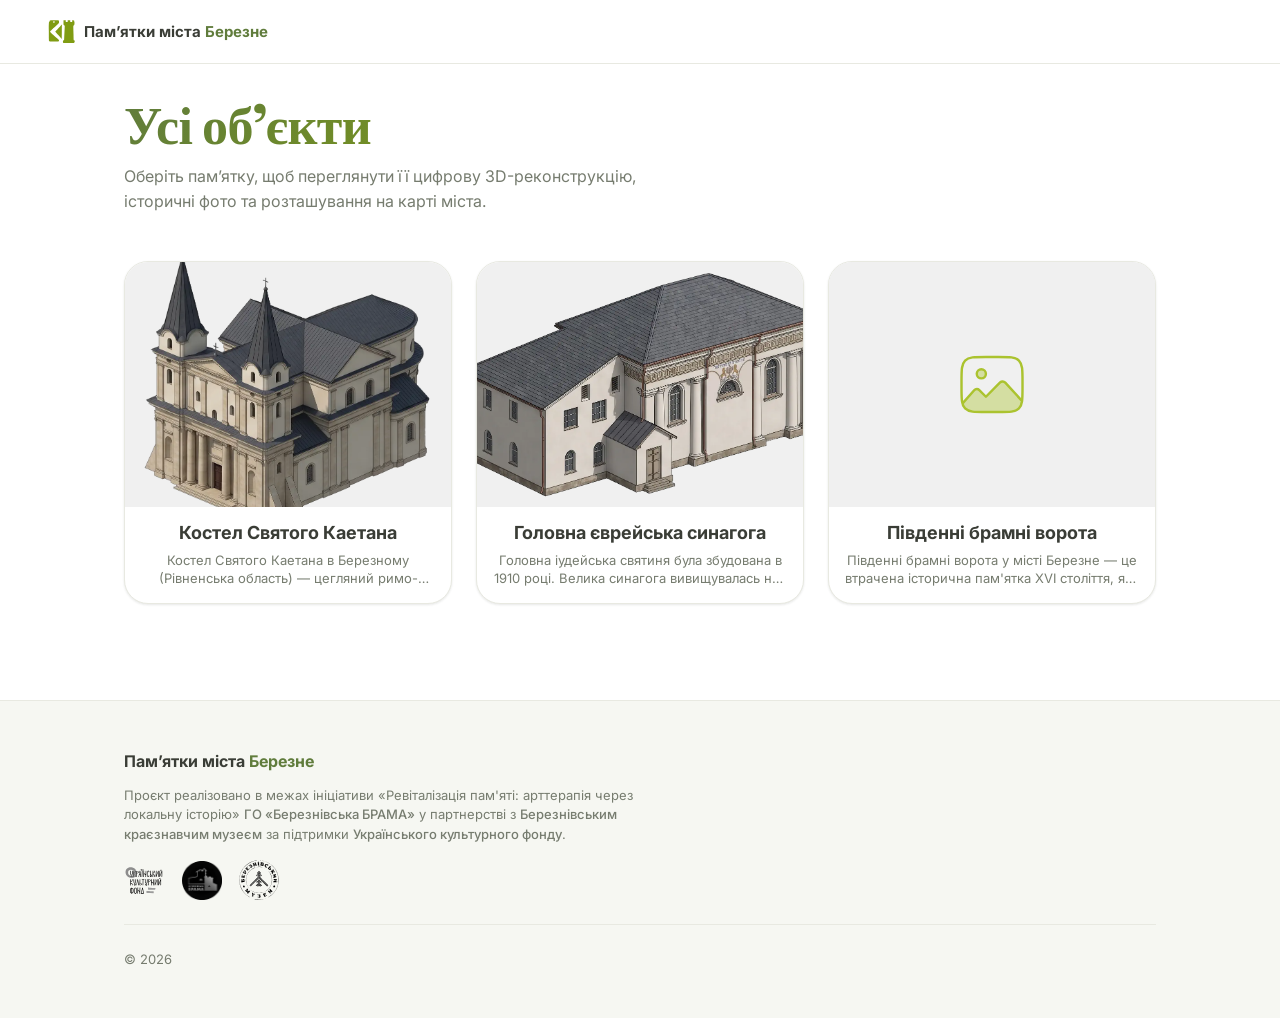
==== index.html @ 0bca0ade "Перший коміт: базова структура застосунку" ====
<!DOCTYPE html>
<html lang="uk">
<head>
<meta charset="UTF-8">
<meta name="viewport" content="width=device-width, initial-scale=1, viewport-fit=cover">
<link class="header-logo" rel="icon" type="image" href="assets/images/basic/logo.svg">
<meta name="theme-color" content="#607c3c">
<title>Усі об’єкти — Пам’ятки міста Березне</title>

<link rel="preconnect" href="https://fonts.googleapis.com">
<link rel="preconnect" href="https://fonts.gstatic.com" crossorigin>
<link href="https://fonts.googleapis.com/css2?family=Fraunces:opsz,wght@9..144,500;9..144,600&family=Inter:wght@400;500;600;700&display=swap" rel="stylesheet">

<link rel="stylesheet" href="css/style.css">
</head>
<body>

<!-- Той самий спрайт іконок, що й на landmark.html (тільки потрібні) -->
<svg style="display:none" aria-hidden="true">
  <symbol id="icon-cube" viewBox="0 0 24 24"><path d="M12 3l8 4.5v9L12 21l-8-4.5v-9L12 3z"/><path d="M12 3v9m0 9v-9m0 0L4 7.5M12 12l8-4.5"/></symbol>
  <symbol id="icon-menu" viewBox="0 0 24 24"><rect x="3" y="3" width="7" height="7" rx="1.5"/><rect x="14" y="3" width="7" height="7" rx="1.5"/><rect x="3" y="14" width="7" height="7" rx="1.5"/><rect x="14" y="14" width="7" height="7" rx="1.5"/></symbol>
</svg>

<header class="site-header" id="siteHeader">
  <a href="index.html" class="site-logo">
    <img src="assets/images/basic/logo.svg" alt="Логотип проєкту" class="site-logo__image">
    <span>Пам’ятки міста <span class="text-highlight">Березне</span></span>
  </a>
</header>

<main>
  <section class="menu-hero container appear">
    <h1 class="menu-hero__title">Усі об’єкти</h1>
    <p class="menu-hero__subtitle">
      Оберіть пам’ятку, щоб переглянути її цифрову 3D-реконструкцію,
      історичні фото та розташування на карті міста.
    </p>
  </section>

  <!--
    Картки генеруються автоматично в js/menu.js на основі js/data.js.
    Щоб додати нову пам'ятку в це меню — жодних правок тут не потрібно,
    достатньо додати новий запис у data.js.
  -->
  <section class="container">
    <div class="landmark-grid" id="landmarkGrid"></div>
  </section>
</main>

<footer class="site-footer">
  <div class="container">
    <div class="site-footer__grid">
      <div class="site-footer__info footer-column">
        <p class="site-footer__title">Пам’ятки міста <span class="text-highlight">Березне</span></p>
        <p class="caption">
          Проєкт реалізовано в межах ініціативи «Ревіталізація пам'яті: арттерапія через локальну історію» 
          <a href="https://www.facebook.com/p/%D0%93%D1%80%D0%BE%D0%BC%D0%B0%D0%B4%D1%81%D1%8C%D0%BA%D0%B0-%D0%BE%D1%80%D0%B3%D0%B0%D0%BD%D1%96%D0%B7%D0%B0%D1%86%D1%96%D1%8F-%D0%91%D0%B5%D1%80%D0%B5%D0%B7%D0%BD%D1%96%D0%B2%D1%81%D1%8C%D0%BA%D0%B0-%D0%91%D1%80%D0%B0%D0%BC%D0%B0-100068312231565/" target="_blank" rel="noopener noreferrer">ГО «Березнівська БРАМА»</a> 
          у партнерстві з 
          <a href="https://bereznemuseum.org.ua/" target="_blank" rel="noopener noreferrer">Березнівським краєзнавчим музеєм</a> 
          за підтримки 
          <a href="https://ucf.in.ua/" target="_blank" rel="noopener noreferrer">Українського культурного фонду</a>.
        </p>
        <div class="site-footer__members-grid">
          <a href="https://ucf.in.ua/" target="_blank" rel="noopener noreferrer">
            <img src="assets/images/basic/ucf-logo.svg" alt="Логотип Українського культурного фонду" class="site-footer__member-logo">
          </a>
          <a href="https://www.facebook.com/p/%D0%93%D1%80%D0%BE%D0%BC%D0%B0%D0%B4%D1%81%D1%8C%D0%BA%D0%B0-%D0%BE%D1%80%D0%B3%D0%B0%D0%BD%D1%96%D0%B7%D0%B0%D1%86%D1%96%D1%8F-%D0%91%D0%B5%D1%80%D0%B5%D0%B7%D0%BD%D1%96%D0%B2%D1%81%D1%8C%D0%BA%D0%B0-%D0%91%D1%80%D0%B0%D0%BC%D0%B0-100068312231565/" target="_blank" rel="noopener noreferrer">
            <img src="assets/images/basic/bereznivska-brama-logo.webp" alt="Логотип ГO Березнівська БРАМА" class="site-footer__member-logo">
          </a>
          <a href="https://bereznemuseum.org.ua/" target="_blank" rel="noopener noreferrer">
            <img src="assets/images/basic/bereznemuseum-logo.svg" alt="Логотип Березнівського краєзнавчого музею" class="site-footer__member-logo">
          </a>
        </div>
      </div>
    </div>
    <p class="site-footer__bottom">© <span id="copyright-year"></span></p>
  </div>
</footer>

<!-- Порядок підключення важливий: data → common → menu -->
<script src="js/data.js"></script>
<script src="js/common.js"></script>
<script src="js/menu.js"></script>
</body>
</html>
---- css/style.css ----
/* ==========================================================================
   ГОЛОВНИЙ СТИЛЬОВИЙ ФАЙЛ
   ==========================================================================
   Структура файлу:
   1.  Токени дизайну (:root)      — єдине джерело для кольору/відступів
   2.  Скидання стилів (reset)
   3.  Базова типографіка
   4.  Утиліти (container, badge, caption, btn, appear-анімація)
   5.  Хедер
   6.  Нижня навігація + кнопка "Меню" (FAB)
   7.  Акцентна секція (model-viewer, скелетон, AR-кнопка)
   8.  Секція "Загальні відомості"
   9.  Галереї (горизонтальний скрол + лайтбокс)
   10. Футер
   11. Сторінка "Меню об'єктів" (картки)
   12. Медіа-запити для планшетів/десктопів (mobile-first — тут РОЗШИРЮЄТЬСЯ для декстопу)
   ========================================================================== */


/* ==========================================================================
   1. ТОКЕНИ ДИЗАЙНУ
   Змінюйте значення тут — і зміна одразу пошириться по всьому застосунку.
   Це дає модульність: кольори/заокруглення/відступи узгоджені і ніде не "заходкожені".
   ========================================================================== */
:root {
  /* ---- Колірна схема: відтінки білого (фон) ---- */
  --color-bg: #ffffff;             /* основний фон сторінки */
  --color-bg-soft: #f6f7f2;        /* легкий відтінок для чергування секцій, скелетонів */
  --color-surface: #ffffff;        /* фон карток/поверхонь */
  --color-border: #e8e9e1;         /* тонкі роздільники, рамки карток */
  --color-bg-darker: #f0f0f0;      /* темний колір для тіней, іконок, графіки */
  --color-bg-accent: #e1ebd6;

  /* ---- Текст: приглушений темно-сірий ---- */
  --color-text: #3a3d36;           /* основний текст */
  --color-text-muted: #767c6f;     /* другорядний текст, підписи */
  --color-text-on-accent: #2b3320; /* текст поверх акцентного (зеленого) фону */

  /* ---- Акцентна палітра: відтінки зеленого ---- */
  --color-accent-50:  #ececa3;     /* найсвітліший */
  --color-accent-300: #b5e550;     /* яскравий */
  --color-accent-500: #abc32f;     /* середній */
  --color-accent-700: #809c13;     /* глибокий */
  --color-accent-900: #607c3c;     /* найглибший */

  /* ---- Допоміжні кольори для бейджів (побудова / знищення / інше) ---- */
  --color-info: #3f6ea3;           /* синій — "роки побудови" */
  --color-info-bg: #e8eef7;
  --color-danger: #a8533f;         /* притлумлений цегляно-червоний — "роки знищення" */
  --color-danger-bg: #f7ece8;

  /* ---- Заокруглення кутів (м'які форми) ---- */
  --radius-sm: 8px;
  --radius-md: 16px;
  --radius-lg: 24px;
  --radius-pill: 999px;

  /* ---- Тіні: м'які, розмиті, майже непомітні ---- */
  --shadow-sm: 0 1px 2px rgba(42, 46, 36, .05), 0 1px 3px rgba(42, 46, 36, .06);
  --shadow-md: 0 6px 18px rgba(42, 46, 36, .09);
  --shadow-lg: 0 16px 40px rgba(42, 46, 36, .14);

  /* ---- Шкала відступів ---- */
  --space-1: 4px;
  --space-2: 8px;
  --space-3: 12px;
  --space-4: 16px;
  --space-5: 24px;
  --space-6: 32px;
  --space-7: 48px;
  --space-8: 64px;
  --space-9: 96px;

  /* ---- Типографіка ----
     Display (Fraunces) — вживається ощадливо, лише для назв пам'яток:
     теплий, "музейний" серифний шрифт, що додає ваги історичному контенту.
     Body (Inter) — чистий гуманістичний sans-serif для всього іншого. */
  --font-display: 'Fraunces', Georgia, 'Times New Roman', serif;
  --font-body: 'Inter', -apple-system, BlinkMacSystemFont, 'Segoe UI', Roboto, sans-serif;

  /* ---- Розміри службових елементів (використовуються і в CSS, і в JS-розрахунках) ---- */
  --header-height: 56px;
  --bottom-nav-height: 64px;

  /* ---- Тривалості переходів ---- */
  --transition-fast: .18s ease;
  --transition-base: .28s ease;
  --transition-slow: .6s cubic-bezier(.22, .61, .36, 1);
}


/* ==========================================================================
   2. СКИДАННЯ СТИЛІВ
   ========================================================================== */
*, *::before, *::after { box-sizing: border-box; }

html {
  /* Плавний скрол при переходах по якірних посиланнях (навігація по секціях) */
  scroll-behavior: smooth;
  -webkit-text-size-adjust: 100%;
}

body {
  margin: 0;
  font-family: var(--font-body);
  color: var(--color-text);
  background: var(--color-bg);
  line-height: 1.55;
  -webkit-font-smoothing: antialiased;
}

img { max-width: 100%; display: block; }
a { color: inherit; text-decoration: none; }
button { font: inherit; color: inherit; background: none; border: none; cursor: pointer; }
ul { list-style: none; margin: 0; padding: 0; }
h1, h2, h3, p { margin: 0; }
.text-highlight { color: var(--color-accent-900); }

/* Повага до налаштувань користувача: вимикає анімації, якщо він просив менше руху */
@media (prefers-reduced-motion: reduce) {
  html { scroll-behavior: auto; }
  *, *::before, *::after {
    animation-duration: .001ms !important;
    animation-iteration-count: 1 !important;
    transition-duration: .001ms !important;
    scroll-behavior: auto !important;
  }
}

/* Видима рамка фокусу для клавіатурної навігації */
:focus-visible {
  outline: 2px solid var(--color-accent-700);
  outline-offset: 2px;
  border-radius: var(--radius-sm);
}


/* ==========================================================================
   3. БАЗОВА ТИПОГРАФІКА
   ========================================================================== */
.section-title {
  font-size: clamp(1.125rem, 1rem + 1vw, 1.375rem);
  font-weight: 700;
  letter-spacing: -.01em;
}

.section-subtitle {
  font-size: .9375rem;
  margin-bottom: var(--space-4);
  max-width: 56ch; /* оптимальна довжина рядка для читабельності */
}

.landmark-name {
  font-family: var(--font-display);
  font-size: clamp(1.75rem, 1.4rem + 2.2vw, 2.75rem);
  font-weight: 600;
  line-height: 1.15;
  letter-spacing: -.01em;
  color: var(--color-text);
}

.landmark-description {
  margin-top: var(--space-3);
  font-size: 1rem;
  color: var(--color-text);
  max-width: 62ch; /* оптимальна довжина рядка для читабельності */
}

.landmark-description p {
  margin: 0 0 var(--space-3);
}

.landmark-description p:last-child {
  margin-bottom: 0;
}

.landmark-description strong {
  font-weight: 700;
  color: var(--color-text);
}

.landmark-description em {
  font-style: italic;
  color: var(--color-text-muted);
}

.is-hidden {
  display: none !important;
}


/* ==========================================================================
   4. УТИЛІТИ
   ========================================================================== */

/* Контейнер: центрує контент і обмежує максимальну ширину на великих екранах */
.container {
  width: 100%;
  max-width: 1160px;
  margin-inline: auto;
  padding-inline: var(--space-4);
}

/* Універсальний підпис — де потрібен приглушений дрібний текст
   (підпис під моделлю, примітки тощо) */
.caption {
  font-size: .8125rem;
  color: var(--color-text-muted);
  line-height: 1.5;
}

/* Підпис у картці (наприклад, під моделлю) — темний фон, світлий текст,
   заокруглені краї, внутрішні відступи. Використовується в .hero__controls
   під AR-кнопкою. */
.caption-in-card {
  color: var(--color-text);
  background: var(--color-bg-darker);
  border: 1px solid var(--color-border);
  border-radius: var(--radius-pill);
  padding: .2rem 1.2rem;
  max-width: 80%;
}

/* Іконка з набору inline-SVG-спрайту (лінійний стиль, без заливки) */
.icon {
  width: 1.25em;
  height: 1.25em;
  fill: none;
  stroke: currentColor;
  stroke-width: 1.75;
  stroke-linecap: round;
  stroke-linejoin: round;
  flex-shrink: 0;
}

/* Базова кнопка + акцентний варіант (AR-кнопка) */
.btn {
  display: inline-flex;
  align-items: center;
  gap: var(--space-2);
  padding: .875rem 1.375rem;
  border-radius: var(--radius-pill);
  font-weight: 600;
  font-size: .9375rem;
  transition: transform var(--transition-fast), box-shadow var(--transition-fast);
  white-space: nowrap;
}

.btn--ar {
  background: linear-gradient(135deg, var(--color-accent-300), var(--color-accent-500));
  color: var(--color-text-on-accent);
  box-shadow: var(--shadow-sm);
  width: 100%;
  justify-content: center;
}
.btn--ar:hover  { transform: translateY(-2px); box-shadow: var(--shadow-md); }
.btn--ar:active { transform: translateY(0); }

/* Бейджі загальних відомостей: базовий клас + 3 колірні модифікатори */
.badge {
  display: inline-flex;
  align-items: center;
  gap: var(--space-1);
  padding: .375rem .75rem;
  border-radius: var(--radius-pill);
  border: 1px solid transparent;
  font-size: .8125rem;
  font-weight: 600;
  line-height: 1.3;
  box-shadow: var(--shadow-sm);
  transition: transform var(--transition-fast), box-shadow var(--transition-fast), border-color var(--transition-fast);
}

.badge:hover {
  transform: translateY(-1px);
  box-shadow: var(--shadow-md);
}

.badge .icon { width: 1em; height: 1em; }

.badge--accent { background: var(--color-bg);         color: var(--color-text);   border-color: var(--color-text-muted); }
.badge--info   { background: var(--color-info-bg);    color: var(--color-info);   border-color: var(--color-info) }
.badge--danger { background: var(--color-danger-bg);  color: var(--color-danger); border-color: var(--color-danger) }

/* Анімація появи елементів при скролі (клас .appear додається до розмітки,
   клас .inview додає JS через IntersectionObserver — див. common.js) */
.appear {
  opacity: 0;
  transform: translateY(28px);
  transition: opacity .7s ease, transform .7s cubic-bezier(.22, .61, .36, 1);
}
.appear.inview { opacity: 1; transform: none; }


/* ==========================================================================
   5. ХЕДЕР
   Фіксована тонка стрічка вгорі. Ховається при скролі вниз (див. common.js).
   ========================================================================== */
.site-header {
  position: fixed;
  inset-block-start: 0;
  inset-inline: 0;
  height: var(--header-height);
  z-index: 100;
  display: flex;
  align-items: center;
  justify-content: space-between;
  padding-inline: var(--space-4);
  background: rgba(255, 255, 255, .86);
  backdrop-filter: blur(10px);
  -webkit-backdrop-filter: blur(10px);
  border-bottom: 1px solid var(--color-border);
  transition: transform var(--transition-base);
}
/* Клас додається через JS при активному скролі вниз */
.site-header.scroll-hidden { transform: translateY(-100%); }

.site-logo {
  display: flex;
  align-items: center;
  gap: var(--space-2);
  font-weight: 700;
  font-size: .9375rem;
  color: var(--color-text);
}
.site-logo__image {
  width: 28px;
  height: 28px;
  border-radius: var(--radius-sm);
  object-fit: cover;
}

/* Текстове посилання "Меню" в хедері — показується лише на планшеті/десктопі,
   бо там нижньої панелі й плаваючої кнопки немає (див. медіа-запити нижче) */
.header-menu-link {
  display: none;
  align-items: center;
  gap: var(--space-2);
  font-weight: 600;
  font-size: .9375rem;
  color: var(--color-bg);
  background: var(--color-accent-900);
  padding: .5rem 1.25rem;
  border-radius: var(--radius-pill);
  transition: box-shadow var(--transition-fast), background var(--transition-fast);
}

.header-menu-link svg {
  color: var(--color-bg);
  width: 1.125rem;
  height: 1.125rem;
  fill: currentColor;
  stroke: currentColor;
  stroke-width: 1.75;
  stroke-linecap: round;
  stroke-linejoin: round;
}

.header-menu-link:hover {
  background: var(--color-accent-700);
  box-shadow: var(--shadow-md);
}


/* ==========================================================================
   6. НИЖНЯ НАВІГАЦІЯ (лише мобільні) + ПЛАВАЮЧА КНОПКА "МЕНЮ"
   ========================================================================== */
.mobile-bottom-nav {
  position: fixed;
  inset-block-end: 0;
  inset-inline: 0;
  height: var(--bottom-nav-height);
  z-index: 100;
  display: flex;
  background: var(--color-surface);
  border-top: 1px solid var(--color-border);
  box-shadow: 0 -6px 20px rgba(42, 46, 36, .06);
  padding-bottom: env(safe-area-inset-bottom, 0); /* під "чубчик"/жести iOS */
  transition: transform var(--transition-base);
  transform-origin: bottom center;
}
/* Приховування при скролі вниз — клас з JS-фрагмента */
.mobile-bottom-nav.scroll-down {
  transform: translateY(150%) scaleY(0);
}

.mobile-bottom-nav__item {
  flex: 1 1 0;
  display: flex;
  flex-direction: column;
  align-items: center;
  justify-content: center;
  gap: 2px;
  font-size: .6875rem;
  font-weight: 600;
  color: var(--color-text-muted);
  transition: color var(--transition-fast);
}
.mobile-bottom-nav__item .icon { width: 22px; height: 22px; }
.mobile-bottom-nav__item.is-active,
.mobile-bottom-nav__item:hover {
  color: var(--color-accent-700);
}

/* Плаваюча кругла кнопка "Меню" — маленька, біла, з акцентною іконкою */
.fab-menu-button {
  position: fixed;
  right: var(--space-4);
  bottom: calc(var(--bottom-nav-height) + var(--space-4));
  width: 52px;
  height: 52px;
  border-radius: var(--radius-pill);
  background: var(--color-surface);
  border: 1px solid var(--color-border);
  box-shadow: var(--shadow-md);
  display: flex;
  align-items: center;
  justify-content: center;
  color: var(--color-accent-700);
  z-index: 101;
  transition: bottom var(--transition-base), transform var(--transition-fast);
}
.fab-menu-button:hover { transform: translateY(-2px); }
.fab-menu-button .icon { width: 24px; height: 24px; }

/* Коли нижня панель ховається — кнопка "Меню" опускається нижче,
   бо їй уже не треба лишати місце над панеллю.
   Важливо: у HTML .fab-menu-button має йти ПІСЛЯ .mobile-bottom-nav,
   інакше комбінатор ~ (наступний сиблінг) не спрацює. */
.mobile-bottom-nav.scroll-down ~ .fab-menu-button {
  bottom: 15px;
}


/* ==========================================================================
   7. АКЦЕНТНА СЕКЦІЯ (HERO): model-viewer, скелетон завантаження, AR-кнопка
   ========================================================================== */
.hero {
  padding-top: calc(var(--header-height) + var(--space-5));
  padding-bottom: var(--space-6);
}

/* "Сцена" моделі: фіксовані пропорції, заокруглені кути, м'яка тінь.
   Тут задається лише ОБГОРТКА — сам <model-viewer> займає 100% всередині. */
.model-stage {
  position: relative;
  width: 100%;
  aspect-ratio: 4 / 5;      /* вертикальніше на мобільному — краще показує висоту споруди */
  border-radius: var(--radius-lg);
  border: 1px solid var(--color-border);
  overflow: hidden;
  background: var(--color-bg-darker);
  box-shadow: var(--shadow-md);
}

model-viewer {
  width: 100%;
  height: 100%;
  opacity: 0;
  transition: opacity var(--transition-slow);
  /* Кастомна CSS-змінна model-viewer для кольору "Poster"-заглушки під час
     завантаження — узгоджуємо з м'яким фоном, а не з чорним за замовчуванням */
  --poster-color: transparent;
}

/* Приховує стандартну вбудовану AR-кнопку model-viewer, бо в UI вже
   використовується власна кнопка поза компонентом. */
model-viewer::part(default-ar-button) {
  display: none !important;
}

/* Клас додає JS, коли модель повністю завантажена (подія 'load') */
.model-stage.model-ready model-viewer { opacity: 1; }

/* ---- Кастомний скелетон (замінює стандартний poster) ---- */
.model-skeleton {
  position: absolute;
  inset: 0;
  display: flex;
  align-items: center;
  justify-content: center;
  background: linear-gradient(180deg, var(--color-bg-soft), var(--color-bg-darker));
  transition: opacity var(--transition-base);
  overflow: hidden;
}
.model-stage.model-ready .model-skeleton {
  opacity: 0;
  pointer-events: none;
}
/* Іконка-заглушка куба в центрі, що м'яко пульсує */
.model-skeleton__icon {
  width: 64px;
  height: 64px;
  color: var(--color-accent-500);
  fill: transparent;
  stroke: currentColor;
  opacity: .55;
  animation: skeleton-pulse 1.8s ease-in-out infinite;
}
/* Діагональний "блиск", що пробігає по скелетону зліва направо */
.model-skeleton::after {
  content: '';
  position: absolute;
  inset: 0;
  background: linear-gradient(
    100deg,
    transparent 30%,
    rgba(255, 255, 255, .55) 50%,
    transparent 70%
  );
  transform: translateX(-100%);
  animation: skeleton-shimmer 2.2s ease-in-out infinite;
}
@keyframes skeleton-shimmer {
  100% { transform: translateX(100%); }
}
@keyframes skeleton-pulse {
  0%, 100% { opacity: .35; transform: scale(1); }
  50%      { opacity: .65; transform: scale(1.1); }
}

/* Рядок керування під моделлю: AR-кнопка + підпис.
   На мобільному — стовпчик, на ширших екранах — рядок (див. медіа-запити) */
.hero__controls {
  margin-top: var(--space-4);
  display: flex;
  flex-direction: column;
  align-items: flex-start;
  gap: var(--space-3);
}


/* ==========================================================================
   8. СЕКЦІЯ "ЗАГАЛЬНІ ВІДОМОСТІ"
   ========================================================================== */
.info-section { padding-block: var(--space-7); }

#section-info {
  background: var(--color-bg-darker);
  border-radius: 0 var(--radius-lg) var(--radius-lg) 0;
  border: 1px solid var(--color-border);
  border-inline-start: 4px solid var(--color-accent-500);
}

.badge-row {
  margin-top: var(--space-5);
  display: flex;
  flex-wrap: wrap;
  gap: var(--space-2);
}


/* ==========================================================================
   9. ГАЛЕРЕЇ (горизонтальний скрол, N рядків, лайтбокс)
   ========================================================================== */
.gallery-section { padding-block: var(--space-6); }

.gallery__track {
  /* --gallery-rows задає кількість рядків галереї — легко змінити
     інлайн-стилем на конкретному екземплярі: style="--gallery-rows: 3" */
  --gallery-rows: 2;

  margin-top: var(--space-4);
  display: grid;
  grid-auto-flow: column;
  grid-template-rows: repeat(var(--gallery-rows), 1fr);
  grid-auto-columns: min(72vw, 260px);
  gap: var(--space-3);
  overflow-x: auto;
  scroll-snap-type: x proximity;
  padding-bottom: var(--space-2);

  /* Ховає системний скролбар, залишаючи скрол доступним */
  scrollbar-width: none;
  -ms-overflow-style: none;

  /* Не використовуємо плавний скрол для горизонтальної галереї, бо він
     конфліктує з вертикальним скролом сторінки на мобільних пристроях.
     Тому тут скасовуємо scroll-behavior, щоб не було "залипання" при
     вертикальному скролі. */
  scroll-behavior: auto;
}
.gallery__track::-webkit-scrollbar { display: none; }

.gallery__item {
  position: relative;
  border-radius: var(--radius-md);
  border: 1px solid var(--color-border);
  overflow: hidden;
  scroll-snap-align: start;
  background: var(--color-bg-darker);
  aspect-ratio: 4 / 3;
  width: 100%;
  height: auto;
  cursor: zoom-in;
}
.gallery__item img {
  width: 100%;
  height: 100%;
  object-fit: cover;
  transition: transform var(--transition-base);
}
.gallery__item:hover img { transform: scale(1.04); }

/* Напівпрозорий підпис у кутку фото (авторство/уточнення) —
   коли додано елемент .photo-credit усередину .gallery__item за потреби */
.photo-credit {
  position: absolute;
  right: var(--space-2);
  bottom: var(--space-2);
  max-width: calc(100% - var(--space-4));
  padding: .25rem .5rem;
  background: rgba(28, 30, 24, .58);
  color: #fdfdfa;
  font-size: .6875rem;
  line-height: 1.3;
  border-radius: var(--radius-sm);
  backdrop-filter: blur(2px);
}

/* ---- Лайтбокс (повноекранний перегляд фото) ---- */
.lightbox {
  position: fixed;
  inset: 0;
  z-index: 200;
  display: flex;
  align-items: center;
  justify-content: center;
  background: rgba(18, 19, 17, .90);
  opacity: 0;
  pointer-events: none;
  transition: opacity var(--transition-base);
  padding: var(--space-5);
}
.lightbox.is-active { opacity: 1; pointer-events: auto; }
.lightbox img {
  max-width: 92vw;
  max-height: 84vh;
  border-radius: var(--radius-md);
  box-shadow: var(--shadow-lg);
}
.lightbox__close {
  position: absolute;
  top: var(--space-4);
  right: var(--space-4);
  width: 44px;
  height: 44px;
  border-radius: var(--radius-pill);
  background: rgba(255, 255, 255, .12);
  color: #fff;
  display: flex;
  align-items: center;
  justify-content: center;
}
.lightbox__caption {
  position: absolute;
  bottom: var(--space-5);
  left: 50%;
  transform: translateX(-50%);
  color: #f0f1ea;
  font-size: .8125rem;
  text-align: center;
  max-width: 90vw;
}


/* ==========================================================================
   10. ФУТЕР
   ========================================================================== */
.site-footer {
  padding-block: var(--space-7);
  margin-top: var(--space-6);
  border-top: 1px solid var(--color-border);
  background: var(--color-bg-soft);
}
.site-footer__grid {
  display: flex;
  flex-direction: column;
  gap: var(--space-5);
}
.footer-column {
    position: relative;
}
/* Малює лінію перед кожною колонкою, КРІМ першої */
.footer-column:not(:first-child)::before {
    content: '';
    position: absolute;
    left: -1rem;
    height: 100%;   /* Лінія займатиме 80% висоти колонки */
    width: 1px;
    background-color: var(--color-border);
    opacity: 0.85;
}
.site-footer__info { 
  display: flex; 
  flex-direction: column; 
  gap: var(--space-1); 
  max-width: 56ch;
}
.site-footer__info a { font-weight: 500; transition: color var(--transition-fast); }
.site-footer__info a:hover { color: var(--color-accent-700); }
.site-footer__title { font-weight: 700; margin-bottom: var(--space-2); }
.site-footer__members-grid {
  display: grid;
  grid-template-columns: repeat(auto-fill, minmax(40px, 1fr));
  gap: var(--space-4);
  margin-top: var(--space-3);
}
.site-footer__member-logo {
  width: 40px;
  height: 40px;
  object-fit: contain;
  filter: grayscale(1) brightness(.8);
  transition: filter var(--transition-fast);
}
.site-footer__member-logo svg { width: 100%; height: 100%; }
.site-footer__member-logo:hover { filter: grayscale(0) brightness(1); }
.site-footer__links { display: flex; flex-direction: column; gap: var(--space-2); }
.site-footer__links a { color: var(--color-text-muted); transition: color var(--transition-fast); }
.site-footer__links a:hover { color: var(--color-accent-700); }
.site-footer__link::before {
  position: relative;
  top: -1px;
  content: '•';
  display: inline-block;
  margin-right: var(--space-2);
  color: var(--color-accent-700);
}
.site-footer__bottom {
  margin-top: var(--space-5);
  padding-top: var(--space-5);
  border-top: 1px solid var(--color-border);
  font-size: .8125rem;
  color: var(--color-text-muted);
}
/* Резервуємо місце знизу під фіксовану мобільну навігацію, щоб футер нею не перекривався */
.site-footer { padding-bottom: calc(var(--space-7) + var(--bottom-nav-height)); }


/* ==========================================================================
   11. СТОРІНКА "МЕНЮ ОБ'ЄКТІВ" (картки)
   ========================================================================== */
.menu-hero {
  padding-top: calc(var(--header-height) + var(--space-6));
  padding-bottom: var(--space-5);
}
.menu-hero__title {
  display: inline-block;
  font-family: var(--font-display);
  font-size: clamp(2.25rem, 1.8rem + 2.5vw, 3.25rem);
  font-weight: 800;
  line-height: 1.15;
  letter-spacing: -.01em;
  background-image: linear-gradient(135deg, var(--color-accent-900) 0%, var(--color-accent-700) 100%);
  background-size: 200% 100%;
  background-repeat: no-repeat;
  background-clip: text;
  -webkit-background-clip: text;
  -webkit-text-fill-color: transparent;
  animation:bgFlow 7s infinite linear;
}
@keyframes bgFlow {
    0% { background-position: 0% 50%; }
    50% { background-position: 100% 50%; }
    100% { background-position: 0% 50%; }
}
.menu-hero__subtitle {
  margin-top: var(--space-2);
  color: var(--color-text-muted);
  max-width: 56ch;
}

.landmark-grid {
  display: grid;
  grid-template-columns: repeat(auto-fill, minmax(200px, 1fr));
  gap: var(--space-5);
  padding-block: var(--space-5) var(--space-8);
}

.landmark-card {
  display: block;
  border-radius: var(--radius-lg);
  overflow: hidden;
  background: var(--color-surface);
  box-shadow: var(--shadow-sm);
  border: 1px solid var(--color-border);
  transition: transform var(--transition-base), box-shadow var(--transition-base);
}
.landmark-card:hover {
  transform: translateY(-4px);
  box-shadow: var(--shadow-md);
}
.landmark-card__image {
  aspect-ratio: 4 / 3;
  object-fit: cover;
  background: var(--color-bg-darker);
  transition: transform var(--transition-base);
}
.landmark-card:hover .landmark-card__image { transform: scale(1.04); }
.landmark-card__name {
  padding: var(--space-3) var(--space-4) var(--space-1);
  text-align: center;
  font-weight: 700;
  font-size: clamp(1rem, .875rem + 1vw, 1.125rem);
  color: var(--color-text);
  transition: color var(--transition-fast);
}
.landmark-card:hover .landmark-card__name { color: var(--color-accent-900); }
.landmark-card__description {
  display: -webkit-box;
  font-size: .8125rem;
  color: var(--color-text-muted);
  line-height: 1.4;
  text-align: center;
  overflow: hidden;
  text-overflow: ellipsis;
  line-clamp: 2;
  -webkit-line-clamp: 2;
  -webkit-box-orient: vertical;
  padding: 0 var(--space-4);
  margin-bottom: var(--space-4);
}

/* Порожній стан (наприклад, якщо дані ще не додані) */
.empty-state-container {
  position: relative;
  display: flex;
  flex-direction: column;
  align-items: center;
  justify-content: center;
  text-align: center;
  height: 500px;
  gap: var(--space-2);
  padding: var(--space-4);
  background: var(--color-bg-darker);
  border: 1px solid var(--color-border);
  border-radius: var(--radius-lg);
  box-shadow: var(--shadow-sm);
}

.empty-state-image {
  width: 220px;
  height: 220px;
  color: var(--color-accent-300);
  fill: transparent;
  stroke: currentColor;
  stroke-width: 1.75;
  stroke-linecap: round;
  stroke-linejoin: round;
  animation: empty-state-image-pulse 3s ease-in-out infinite;
}
@keyframes empty-state-image-pulse {
  0%, 100% { opacity: .9; transform: scale(.9); }
  50%      { opacity: 1; transform: scale(1); }
}

.empty-state-title {
  font-size: clamp(1.125rem, 1rem + 1vw, 1.375rem);
  font-weight: 700;
  color: var(--color-accent-900);
}

.empty-state-subtitle {
  color: var(--color-text-muted);
}

.empty-state-link {
  color: var(--color-bg);
  background: var(--color-accent-900);
  border-radius: var(--radius-pill);
  padding: .5rem 1.25rem;
  font-weight: 600;
  font-size: .875rem;
  text-decoration: none;
  margin-top: var(--space-3);
  transition: background var(--transition-fast), transform var(--transition-fast), box-shadow var(--transition-fast);
}
.empty-state-link:hover {
  background: var(--color-accent-700);
  box-shadow: var(--shadow-md);
  transform: translateY(-1px);
}


/* ==========================================================================
   12. МЕДІА-ЗАПИТИ (mobile-first: тут РОЗШИРЮЄМО стилі під більші екрани)
   ========================================================================== */

/* ---- Планшети (≥600px) ---- */
@media (min-width: 600px) {
  .model-stage { aspect-ratio: 16 / 10; }

  .hero__controls { flex-direction: row; align-items: center; justify-content: space-between; }

  .badge-row { gap: var(--space-3); }

  .site-footer__grid { flex-direction: row; justify-content: space-between; flex-wrap: wrap; }
}

/* ---- Десктоп (≥900px): ховає мобільну навігацію, показує посилання в хедері ---- */
@media (min-width: 900px) {
  :root { --header-height: 64px; }

  .mobile-bottom-nav,
  .fab-menu-button {
    display: none;
  }

  .site-header { padding-inline: var(--space-7); }

  /* Якщо мобільної нижньої панелі немає — футеру не треба резервувати під неї місце */
  .site-footer { padding-bottom: var(--space-7); }

  .header-menu-link { display: inline-flex; }

  .container { padding-inline: var(--space-6); }

  .hero { padding-top: calc(var(--header-height) + var(--space-8)); }
  .model-stage { aspect-ratio: 21 / 11; }

  .btn--ar {
    width: auto;
    padding-inline: 1.5rem;
  }

  .caption-in-card {
    max-width: unset;
  }

  .landmark-name { 
    background: var(--color-bg);
    border-radius: var(--radius-pill);
    padding: var(--space-2);
    width: fit-content;
   }

  .gallery__track {
    grid-auto-flow: row;
    grid-template-columns: repeat(auto-fit, minmax(400px, 1fr));
    grid-template-rows: none;
    grid-auto-columns: unset;
    overflow-x: visible;
    scroll-snap-type: none;
    padding-bottom: 0;
  }

  .gallery__item {
    width: auto;
    height: auto;
  }

  .gallery__item img { 
    width: 100%; 
    height: 100%; 
  }

  .landmark-grid { grid-template-columns: repeat(auto-fill, minmax(300px, 1fr)); }
}

/* ---- Великий десктоп (≥1200px) ---- */
@media (min-width: 1200px) {
  .container { padding-inline: var(--space-8); }
}
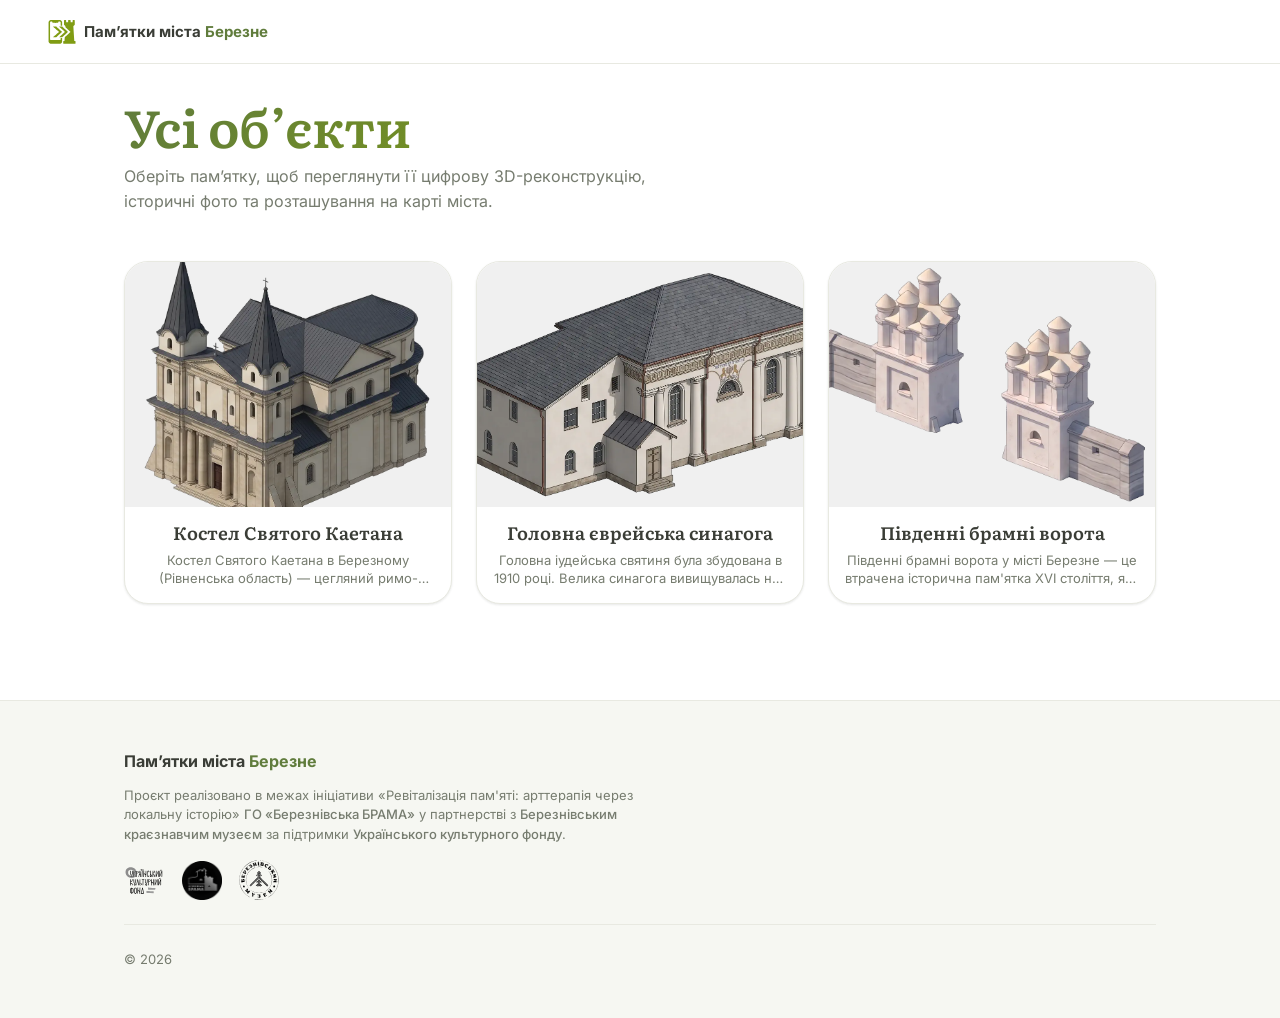
==== commit ded67458: "Додано нові шрифти Inter та Literata, оновлено стилі для типографіки" ====
--- a/index.html
+++ b/index.html
@@ -6,10 +6,6 @@
 <link class="header-logo" rel="icon" type="image" href="assets/images/basic/logo.svg">
 <meta name="theme-color" content="#607c3c">
 <title>Усі об’єкти — Пам’ятки міста Березне</title>
-
-<link rel="preconnect" href="https://fonts.googleapis.com">
-<link rel="preconnect" href="https://fonts.gstatic.com" crossorigin>
-<link href="https://fonts.googleapis.com/css2?family=Fraunces:opsz,wght@9..144,500;9..144,600&family=Inter:wght@400;500;600;700&display=swap" rel="stylesheet">
 
 <link rel="stylesheet" href="css/style.css">
 </head>
--- a/css/style.css
+++ b/css/style.css
@@ -71,11 +71,10 @@
   --space-8: 64px;
   --space-9: 96px;
 
-  /* ---- Типографіка ----
-     Display (Fraunces) — вживається ощадливо, лише для назв пам'яток:
-     теплий, "музейний" серифний шрифт, що додає ваги історичному контенту.
-     Body (Inter) — чистий гуманістичний sans-serif для всього іншого. */
-  --font-display: 'Fraunces', Georgia, 'Times New Roman', serif;
+    /* ---- Типографіка ----
+      Display (Literata) — книжковий серифний шрифт для назв пам'яток.
+      Body (Inter) — гуманістичний sans-serif для всього іншого. */
+    --font-display: 'Literata', Georgia, 'Times New Roman', serif;
   --font-body: 'Inter', -apple-system, BlinkMacSystemFont, 'Segoe UI', Roboto, sans-serif;
 
   /* ---- Розміри службових елементів (використовуються і в CSS, і в JS-розрахунках) ---- */
@@ -86,6 +85,54 @@
   --transition-fast: .18s ease;
   --transition-base: .28s ease;
   --transition-slow: .6s cubic-bezier(.22, .61, .36, 1);
+}
+
+@font-face {
+  font-family: 'Inter';
+  font-style: normal;
+  font-weight: 400;
+  font-display: swap;
+  src: url('../assets/fonts/inter-v20-cyrillic_latin-regular.woff2') format('woff2');
+}
+
+@font-face {
+  font-family: 'Inter';
+  font-style: normal;
+  font-weight: 500;
+  font-display: swap;
+  src: url('../assets/fonts/inter-v20-cyrillic_latin-500.woff2') format('woff2');
+}
+
+@font-face {
+  font-family: 'Inter';
+  font-style: normal;
+  font-weight: 600;
+  font-display: swap;
+  src: url('../assets/fonts/inter-v20-cyrillic_latin-600.woff2') format('woff2');
+}
+
+@font-face {
+  font-family: 'Inter';
+  font-style: normal;
+  font-weight: 700;
+  font-display: swap;
+  src: url('../assets/fonts/inter-v20-cyrillic_latin-700.woff2') format('woff2');
+}
+
+@font-face {
+  font-family: 'Literata';
+  font-style: normal;
+  font-weight: 500;
+  font-display: swap;
+  src: url('../assets/fonts/literata-v40-cyrillic_latin-500.woff2') format('woff2');
+}
+
+@font-face {
+  font-family: 'Literata';
+  font-style: normal;
+  font-weight: 600;
+  font-display: swap;
+  src: url('../assets/fonts/literata-v40-cyrillic_latin-600.woff2') format('woff2');
 }
 
 
@@ -139,8 +186,9 @@
    3. БАЗОВА ТИПОГРАФІКА
    ========================================================================== */
 .section-title {
+  font-family: var(--font-display);
   font-size: clamp(1.125rem, 1rem + 1vw, 1.375rem);
-  font-weight: 700;
+  font-weight: 600;
   letter-spacing: -.01em;
 }
 
@@ -326,7 +374,7 @@
 .site-logo__image {
   width: 28px;
   height: 28px;
-  border-radius: var(--radius-sm);
+  border-radius: 0;
   object-fit: cover;
 }
 
@@ -748,7 +796,7 @@
   display: inline-block;
   font-family: var(--font-display);
   font-size: clamp(2.25rem, 1.8rem + 2.5vw, 3.25rem);
-  font-weight: 800;
+  font-weight: 600;
   line-height: 1.15;
   letter-spacing: -.01em;
   background-image: linear-gradient(135deg, var(--color-accent-900) 0%, var(--color-accent-700) 100%);
@@ -800,7 +848,8 @@
 .landmark-card__name {
   padding: var(--space-3) var(--space-4) var(--space-1);
   text-align: center;
-  font-weight: 700;
+  font-family: var(--font-display);
+  font-weight: 600;
   font-size: clamp(1rem, .875rem + 1vw, 1.125rem);
   color: var(--color-text);
   transition: color var(--transition-fast);
@@ -856,7 +905,8 @@
 
 .empty-state-title {
   font-size: clamp(1.125rem, 1rem + 1vw, 1.375rem);
-  font-weight: 700;
+  font-weight: 600;
+  font-family: var(--font-display);
   color: var(--color-accent-900);
 }
 
@@ -930,7 +980,7 @@
   .landmark-name { 
     background: var(--color-bg);
     border-radius: var(--radius-pill);
-    padding: var(--space-2);
+    padding: var(--space-2) var(--space-4);
     width: fit-content;
    }
 
